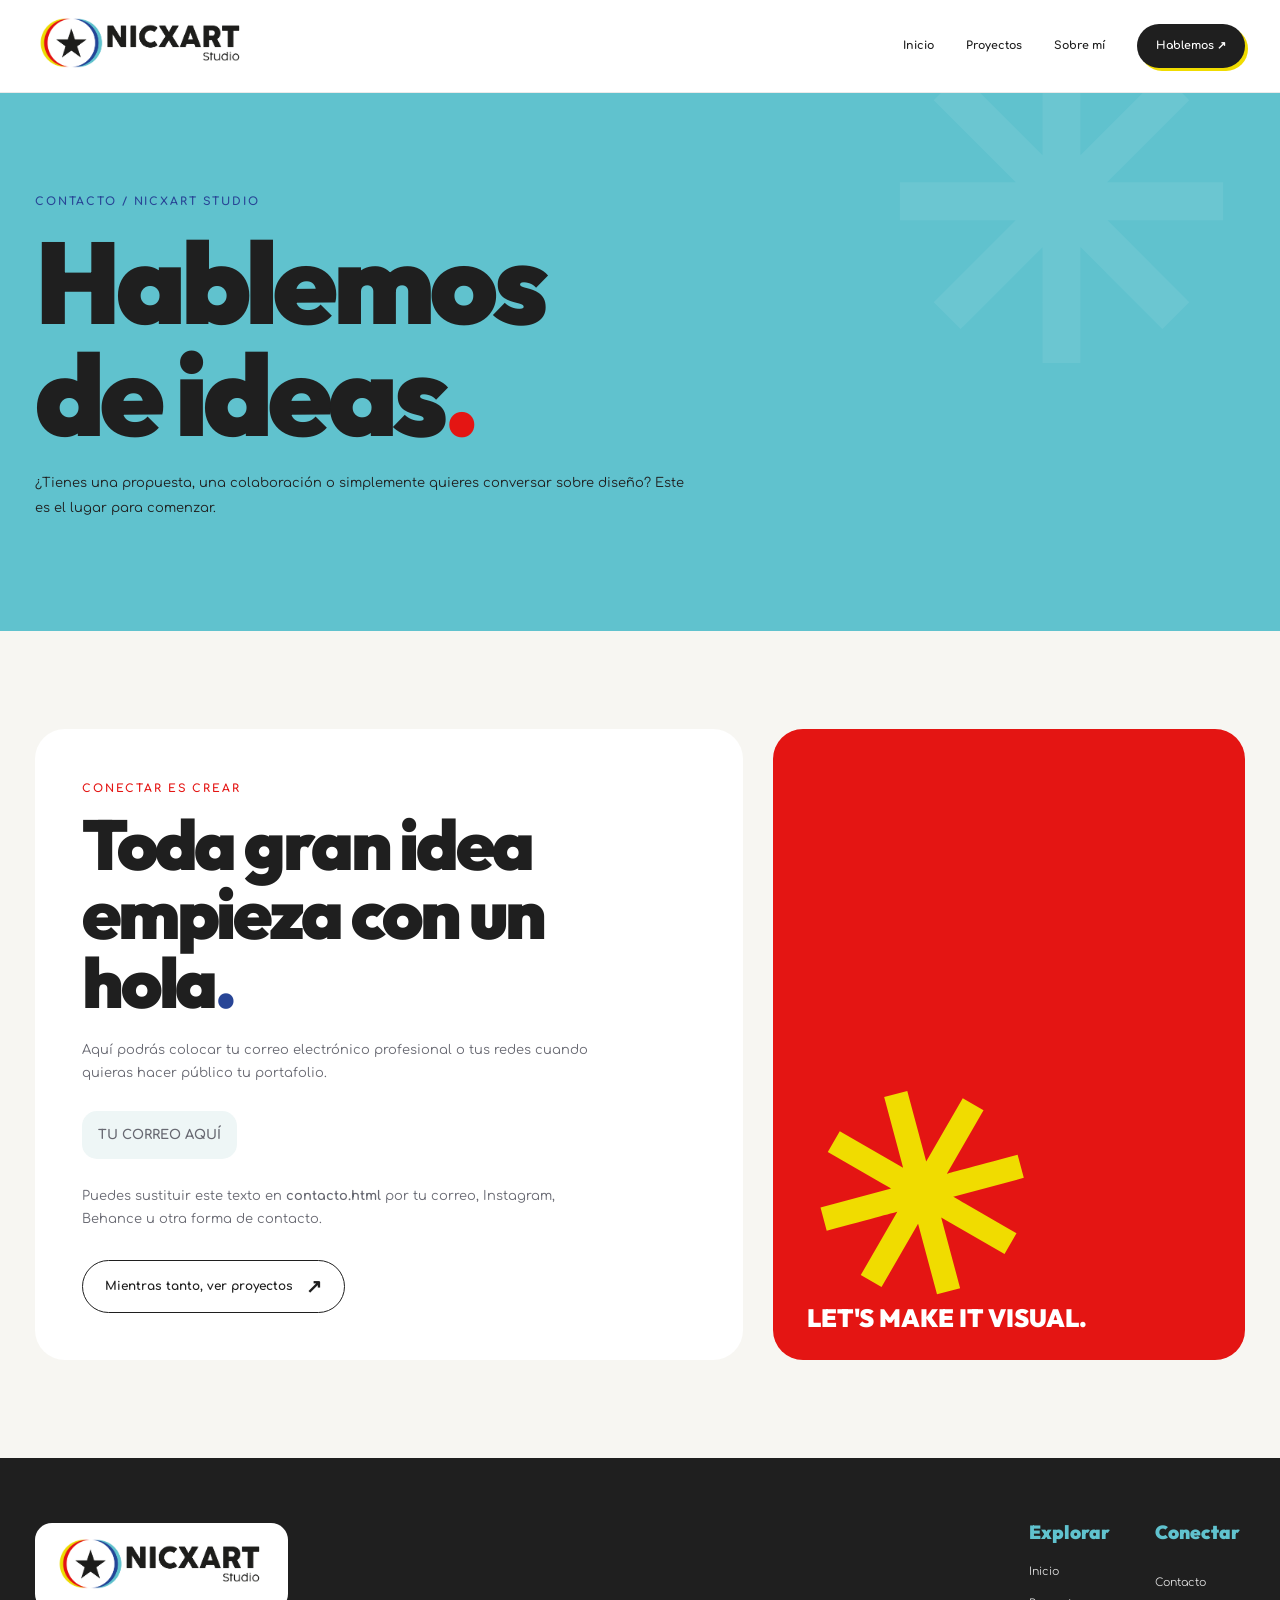
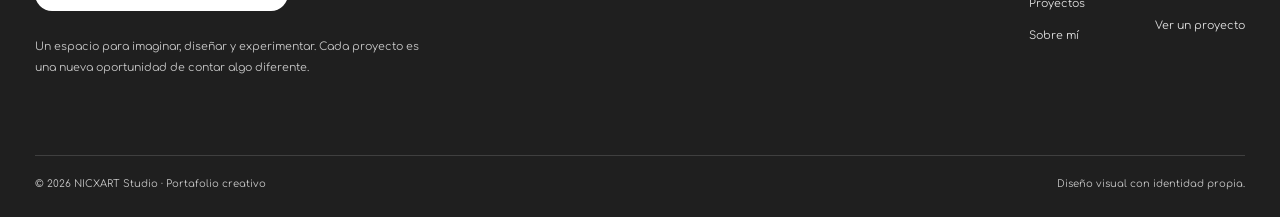
==== contacto.html @ debc96df "Publicar portafolio NICXART Studio con HTML, CSS e imágenes" ====
<!DOCTYPE html>
<html lang="es">
<head>
    <meta charset="UTF-8">
    <meta name="viewport" content="width=device-width, initial-scale=1.0">
    <meta name="description" content="Contacta con NICXART Studio para proyectos y colaboraciones.">
    <meta name="theme-color" content="#284596">
    <title>Contacto | NICXART Studio</title>
    <link rel="icon" href="imagenes/favicon.png" type="image/png">
    <link rel="stylesheet" href="css/estilos.css">
</head>
<body>
<a class="skip" href="#contenido">Saltar al contenido</a>
<header class="site-header">
    <div class="container header-inner">
        <a class="brand" href="index.html" aria-label="NICXART Studio, ir a Inicio">
            <img src="imagenes/nicxart-logo-original.png" alt="NICXART Studio">
        </a>
        <nav class="main-nav" aria-label="Navegación principal">
                <a href="index.html" class="">Inicio</a>
                <a href="proyectos.html" class="">Proyectos</a>
                <a href="sobre-mi.html" class="">Sobre mí</a>
            <a href="contacto.html" class="header-cta">Hablemos <span aria-hidden="true">↗</span></a>
        </nav>
        <details class="mobile-nav">
            <summary>Menú ☰</summary>
            <div class="mobile-links">
                    <a href="index.html">Inicio</a>
                    <a href="proyectos.html">Proyectos</a>
                    <a href="sobre-mi.html">Sobre mí</a>
                    <a href="contacto.html">Contacto</a>
            </div>
        </details>
    </div>
</header>
<main id="contenido">
<section class="page-hero is-light">
    <div class="container page-hero-inner">
        <span class="eyebrow">CONTACTO / NICXART STUDIO</span>
        <h1 class="display">Hablemos<br>de ideas<span style="color:var(--red)">.</span></h1>
        <p>¿Tienes una propuesta, una colaboración o simplemente quieres conversar sobre diseño? Este es el lugar para comenzar.</p>
    </div>
</section>
<section class="section">
    <div class="container contact-layout">
        <div class="contact-card">
            <span class="eyebrow" style="color:var(--red)">Conectar es crear</span>
            <h2 class="display">Toda gran idea<br>empieza con un<br>hola<span style="color:var(--blue)">.</span></h2>
            <p>Aquí podrás colocar tu correo electrónico profesional o tus redes cuando quieras hacer público tu portafolio.</p>
            <p class="contact-placeholder">TU CORREO AQUÍ</p>
            <p class="small">Puedes sustituir este texto en <strong>contacto.html</strong> por tu correo, Instagram, Behance u otra forma de contacto.</p>
            <a href="proyectos.html" class="btn btn-outline" style="margin-top:16px">Mientras tanto, ver proyectos <span class="arrow" aria-hidden="true">↗</span></a>
        </div>
        <div class="contact-side"><span class="big-spark" aria-hidden="true">✳</span><span>LET'S MAKE IT VISUAL.</span></div>
    </div>
</section>
</main>
<footer class="footer">
    <div class="container">
        <div class="footer-top">
            <div>
                <a href="index.html" class="footer-logo" aria-label="NICXART inicio">
                    <img src="imagenes/nicxart-logo-original.png" alt="NICXART Studio">
                </a>
                <p>Un espacio para imaginar, diseñar y experimentar. Cada proyecto es una nueva oportunidad de contar algo diferente.</p>
            </div>
            <div class="footer-links">
                <div>
                    <b>Explorar</b>
                    <a href="index.html">Inicio</a>
                    <a href="proyectos.html">Proyectos</a>
                    <a href="sobre-mi.html">Sobre mí</a>
                </div>
                <div>
                    <b>Conectar</b>
                    <a href="contacto.html">Contacto</a>
                    <a href="proyecto-plantilla.html">Ver un proyecto</a>
                </div>
            </div>
        </div>
        <div class="footer-bottom">
            <span>© 2026 NICXART Studio · Portafolio creativo</span>
            <span>Diseño visual con identidad propia.</span>
        </div>
    </div>
</footer>
</body>
</html>
---- css/estilos.css ----
/* NICXART STUDIO — PORTAFOLIO PERSONAL
   Solo HTML + CSS. Edita colores y estilos en :root.
   Tipografías indicadas en el archivo AI: Comfortaa / Coolvetica.
   Coolvetica se usa si está instalada; si no, hay alternativas legibles.
*/
@import url('https://fonts.googleapis.com/css2?family=Comfortaa:wght@400;500;600;700&family=Outfit:wght@400;500;600;700;800;900&display=swap');

:root {
    --blue: #284596;
    --cyan: #60c2ce;
    --red: #e41513;
    --yellow: #f0dc00;
    --ink: #1f1f1f;
    --white: #ffffff;
    --cream: #f7f6f2;
    --pale: #eef6f6;
    --muted: #686972;
    --line: #dddeda;
    --display: 'Coolvetica', 'Outfit', 'Arial Black', Arial, sans-serif;
    --body: 'Comfortaa', 'Trebuchet MS', Arial, sans-serif;
    --width: 1210px;
    --radius: 28px;
}

*, *::before, *::after { box-sizing: border-box; }
html { scroll-behavior: smooth; }
body { margin: 0; background: var(--cream); color: var(--ink); font-family: var(--body); font-size: 14px; line-height: 1.75; }
img { max-width: 100%; display: block; }
a { color: inherit; text-decoration: none; }
button, input { font: inherit; }
button, a { -webkit-tap-highlight-color: transparent; }
::selection { background: var(--yellow); color: var(--ink); }
:focus-visible { outline: 3px solid var(--red); outline-offset: 4px; }
.container { width: min(var(--width), calc(100% - 64px)); margin: 0 auto; }
.display { font-family: var(--display); font-weight: 900; letter-spacing: -0.045em; line-height: 0.98; }
.eyebrow { font-size: 11px; letter-spacing: 0.17em; text-transform: uppercase; font-weight: 700; }
.muted { color: var(--muted); }
.small { font-size: 12px; }
.skip { position: absolute; z-index: 300; top: -100px; left: 20px; background: #fff; padding: 12px; }
.skip:focus { top: 14px; }

/* ENCABEZADO */
.site-header { position: sticky; top: 0; z-index: 100; background: rgba(255,255,255,.96); backdrop-filter: blur(15px); border-bottom: 1px solid rgba(31,31,31,.09); }
.header-inner { display: flex; align-items: center; justify-content: space-between; gap: 24px; min-height: 92px; }
.brand { flex: 0 0 auto; display: inline-flex; align-items: center; }
.brand img { width: 214px; height: auto; mix-blend-mode: multiply; }
.main-nav { display: flex; gap: 32px; align-items: center; }
.main-nav a { font-size: 11px; font-weight: 700; transition: color .2s; }
.main-nav a:hover, .main-nav a.active { color: var(--red); }
.header-cta { border-radius: 100px; padding: 12px 19px; background: var(--ink); color: white !important; font-size: 11px !important; box-shadow: 3px 3px 0 var(--yellow); transition: transform .2s, box-shadow .2s; }
.header-cta:hover { transform: translate(-2px,-2px); box-shadow: 5px 5px 0 var(--cyan); }
.mobile-nav { display: none; position: relative; }
.mobile-nav summary { padding: 8px 13px; background: var(--ink); color: white; border-radius: 12px; cursor: pointer; list-style: none; }
.mobile-nav summary::-webkit-details-marker { display: none; }
.mobile-links { position: absolute; right: 0; top: 48px; width: 235px; display: flex; flex-direction: column; gap: 0; background: #fff; border-radius: 17px; padding: 9px; box-shadow: 0 16px 38px #0003; }
.mobile-links a { padding: 12px 15px; border-radius: 9px; font-size: 12px; font-weight: 700; }
.mobile-links a:hover { background: var(--pale); }

/* BOTONES */
.btn { display: inline-flex; align-items: center; justify-content: center; gap: 13px; border: 1px solid transparent; padding: 15px 22px; min-height: 50px; border-radius: 100px; font-size: 12px; font-weight: 700; transition: transform .25s, background .25s, box-shadow .25s; }
.btn:hover { transform: translateY(-3px); }
.btn-dark { background: var(--ink); color: white; box-shadow: 4px 5px 0 var(--cyan); }
.btn-dark:hover { box-shadow: 5px 8px 0 var(--yellow); }
.btn-outline { background: transparent; border-color: var(--ink); }
.btn-outline:hover { background: white; }
.btn-white { background: white; color: var(--ink); box-shadow: 4px 5px 0 var(--yellow); }
.arrow { font-family: Arial, sans-serif; font-size: 19px; line-height: 1; }

/* PORTADA */
.hero { overflow: hidden; background: #f9f8f4; }
.hero-layout { display: grid; grid-template-columns: 1fr 0.94fr; gap: 70px; align-items: center; padding: 92px 0 104px; min-height: 656px; }
.hero-kicker { display: flex; align-items: center; gap: 13px; margin-bottom: 24px; }
.hero-dot { width: 12px; height: 12px; background: var(--red); border-radius: 50%; box-shadow: 18px 0 0 var(--yellow); margin-right: 18px; }
.hero h1 { font-size: clamp(70px,7.5vw,112px); margin: 0 0 30px; }
.hero h1 .accent { color: var(--blue); }
.hero h1 .swash { position: relative; display: inline-block; z-index: 0; }
.hero h1 .swash::after { content: ''; background: var(--cyan); position: absolute; left: -3%; bottom: 7px; width: 106%; height: 19px; z-index: -1; border-radius: 100px; transform: rotate(-2deg); }
.hero-description { max-width: 500px; font-size: 14px; line-height: 2.1; color: #52555a; margin: 0 0 35px; }
.hero-actions { display: flex; gap: 14px; flex-wrap: wrap; }
.hero-caption { display: flex; align-items: center; gap: 11px; margin-top: 49px; font-size: 10px; font-weight: 700; letter-spacing: .10em; }
.hero-caption .spin-star { font-size: 25px; color: var(--red); }
.hero-stage { min-width: 0; aspect-ratio: 0.98; position: relative; isolation: isolate; background: var(--blue); border-radius: 38px; box-shadow: 15px 16px 0 var(--yellow); overflow: hidden; }
.hero-stage::before { content: ''; position: absolute; width: 76%; aspect-ratio: 1; border: 36px solid var(--cyan); border-radius: 50%; left: -22%; top: -29%; opacity: .9; }
.hero-stage::after { content: ''; position: absolute; right: -30%; bottom: -37%; width: 95%; aspect-ratio:1; border-radius:50%; background: var(--red); }
.stage-paper { position: absolute; z-index: 2; width: 63%; height: 62%; top: 21%; left: 17%; transform: rotate(-12deg); background: #fff; box-shadow: 15px 16px 0 #1f1f1f45; padding: 13%; display: grid; place-items: center; border-radius: 20px; animation: paperfloat 5s ease-in-out infinite; }
.stage-symbol { width: 100%; max-width: 260px; mix-blend-mode: multiply; }
.stage-tiny { position: absolute; color: var(--ink); font-weight: 900; font-family: var(--display); font-size: 13px; bottom: 20px; right: 24px; }
.stage-tag { z-index: 3; position: absolute; left: 6%; bottom: 9%; background: var(--yellow); color: var(--ink); font-family: var(--display); font-weight: 900; font-size: 24px; padding: 7px 17px; border-radius: 100px; transform: rotate(-7deg); }
.stage-spark { position: absolute; color: white; z-index: 4; font-size: 55px; font-family: var(--display); top: 9%; right: 11%; animation: blink 2.6s infinite ease-in-out; }
@keyframes paperfloat { 0%,100% { transform: translateY(0) rotate(-12deg); } 50% { transform: translateY(-12px) rotate(-10deg); } }
@keyframes blink { 50% { opacity: .5; transform: rotate(18deg) scale(.84); } }

/* CINTA DE ESPECIALIDADES */
.skills-band { background: var(--ink); color: white; overflow: hidden; }
.skills-band-inner { display: flex; align-items: center; justify-content: space-between; gap: 24px; padding: 20px 0; font-family: var(--display); font-size: clamp(15px,2.2vw,25px); font-weight: 700; letter-spacing: -.02em; }
.skills-band span:nth-child(2) { color: var(--cyan); }
.skills-band span:nth-child(4) { color: var(--yellow); }
.skills-band .star-mini { font-size: 20px; color: var(--red); }

/* SECCIONES */
.section { padding: 98px 0; }
.section-header { display: flex; justify-content: space-between; align-items: end; gap: 28px; margin-bottom: 37px; }
.section-header h2 { font-size: clamp(44px,5.2vw,74px); margin: 13px 0 0; }
.section-header .section-aside { max-width: 330px; font-size: 12px; color: var(--muted); }
.section-header .eyebrow { color: var(--red); }

/* PROYECTOS — PORTADAS SUSTITUIBLES */
.projects-grid { display: grid; grid-template-columns: repeat(2,minmax(0,1fr)); gap: 35px; }
.project-card { min-width: 0; }
.project-art { position: relative; height: 360px; overflow: hidden; border-radius: 26px; display: block; transition: transform .35s, box-shadow .35s; isolation: isolate; }
.project-art:hover { transform: translateY(-7px); box-shadow: 0 20px 35px #1112; }
.project-art::after { content: '↗'; position: absolute; right: 22px; top: 19px; z-index: 8; font-family: Arial,sans-serif; width: 40px; height: 40px; border-radius: 50%; display: grid; place-items:center; color: var(--ink); background: #fff; font-size: 24px; }
.project-art .art-label { position: absolute; z-index: 4; left: 8%; bottom: 10%; font-family: var(--display); font-size: clamp(42px,5vw,73px); line-height: .95; font-weight: 900; letter-spacing: -.065em; }
.project-art .art-micro { position:absolute; top: 24px; left: 29px; z-index: 4; font-size: 10px; font-weight: 700; letter-spacing: .14em; text-transform: uppercase; }
.project-meta { display: flex; align-items: start; justify-content: space-between; gap: 12px; padding-top: 18px; }
.project-meta h3 { font-family: var(--display); letter-spacing: -.03em; font-size: 25px; margin: 0 0 3px; }
.project-meta p { margin: 0; font-size: 11px; color: var(--muted); }
.project-number { font-family: var(--display); color: #959594; font-size: 20px; }

.art-brand { background: var(--blue); color: #fff; }
.art-brand::before { content: ''; background: var(--yellow); height: 320px; width: 320px; border-radius:50%; top:-125px; right:-85px; position:absolute; }
.art-brand .stamp { position:absolute; z-index:1; height:200px; width:200px; top:23%; left:31%; display:grid; place-items:center; background:var(--red); color: white; border-radius: 35px; transform:rotate(-18deg); box-shadow: 13px 18px 0 #10184d; font-size: 110px; font-family:var(--display); }
.art-photo { background:#c4e4e5; color: var(--ink); }
.art-photo .frame { position:absolute; width:48%; height:72%; top:11%; left:27%; border:14px solid var(--white); background: linear-gradient(135deg,#3558ad 0 24%,#78d8db 24% 55%,#fed600 55% 69%,#e24c41 69%); transform:rotate(8deg); box-shadow:10px 15px 0 #1f1f1f20; }
.art-photo .frame:before { content: '✦'; font-size: 120px; color:#fff; position:absolute; top: 8%; left:25%; }
.art-photo .art-label { color: var(--ink); text-shadow: 3px 3px 0 #ffffff90; }
.art-motion { background: #e74d45; color: #fff; }
.art-motion::before, .art-motion::after { content: ''; position:absolute; width:330px; height:330px; border-radius:50%; border:65px solid var(--yellow); left:22%; top:-16%; transform:rotate(18deg); }
.art-motion::after { border-color:var(--blue); width:250px;height:250px; border-width:50px; top:30%;left:52%; }
.art-web { background: #eee8dc; color:var(--ink); }
.art-web .browser-art { position:absolute; width:75%; height:73%; top:15%; left:12%; border-radius:20px; background:#fff; box-shadow:13px 14px 0 #a9a39a; overflow:hidden; }
.art-web .browser-art::before { content:'● ● ●'; color:var(--red); background:var(--blue); display:block; height:42px; padding:6px 15px; letter-spacing:.5em; }
.art-web .browser-art::after { content:'WEB'; font: 900 115px/1 var(--display); color:var(--blue); display:block; text-align:center; padding-top:50px; }
.art-web .art-label { font-size:45px; bottom:6%; background:var(--yellow); padding:5px 12px; border-radius:10px; }
.art-poster { background: var(--yellow); color:var(--ink); }
.art-poster .poster-word { position:absolute; top:-22px; left:10%; font-family:var(--display); font-weight:900; letter-spacing:-.1em; font-size:clamp(140px,17vw,240px); transform:rotate(-15deg); color:var(--blue); }
.art-poster:before { content:''; position:absolute; left:53%; top:31%; width:270px; height:270px; border-radius:50%; background:var(--red); }
.art-poster .art-label { color:white; }
.art-ui { background: #97dce0; color: var(--blue); }
.art-ui .phone { position:absolute; top:12%; left:34%; height:78%; width:34%; border:11px solid var(--ink); border-radius:33px; background: #fff; transform:rotate(-11deg); box-shadow:17px 16px 0 #28459677; }
.art-ui .phone::before { content:''; position:absolute; left:16%; top:18%; right:16%; height:31%; border-radius: 18px; background:var(--red); }
.art-ui .phone::after { content:'◉  ◉  ◉'; font-size:23px; letter-spacing:.25em; color:var(--blue); position:absolute; left:13%; bottom:17%; }
.art-ui .art-label { font-size:52px; }

/* SERVICIOS / SOBRE MÍ / CTA */
.about-strip { background: var(--blue); color: white; padding: 88px 0; position:relative; overflow:hidden; }
.about-strip::after { content:'✳'; font-family:var(--display); font-size:540px; line-height:1; color:#ffffff10; position:absolute; right:-110px; top:-90px; }
.about-grid { position:relative; z-index:1; display:grid; grid-template-columns:1.25fr .75fr; gap:80px; align-items:center; }
.about-grid h2 {font-size:clamp(48px,6vw,88px); margin: 14px 0 22px; }
.about-grid p { max-width:650px; color:#ebf0ff; font-size:13px; line-height:2; }
.about-stats { display:grid; gap:14px; }
.stat { padding:22px 25px; border-radius:20px; background:#ffffff13; border:1px solid #ffffff33; }
.stat strong { font-family:var(--display); font-size:29px; display:block; line-height:1.1; }
.stat small { font-size:11px; color:#dce6ff; }
.services { display: grid; grid-template-columns: repeat(4,1fr); gap: 18px; }
.service-card { background: white; border-radius:23px; padding:29px; min-height:245px; transition:transform .2s; }
.service-card:hover { transform:translateY(-5px); }
.service-card .service-icon { font: 900 45px/1 var(--display); color:var(--blue); }
.service-card:nth-child(2) .service-icon { color:var(--red); }
.service-card:nth-child(3) .service-icon { color:#0fabb8; }
.service-card:nth-child(4) .service-icon { color:#c0a900; }
.service-card h3 {font-family:var(--display); font-size:24px; margin:26px 0 9px; line-height:1.1; }
.service-card p { color:var(--muted); font-size:11px; line-height:1.8; margin:0; }
.end-cta { background: var(--yellow); padding:86px 0; overflow:hidden; }
.end-cta-inner { display:flex; justify-content:space-between; align-items:center; gap:50px; }
.end-cta h2 { font-size:clamp(52px,6.6vw,93px); margin: 11px 0 16px; }
.end-cta p { max-width:530px; }
.end-cta .badge-star { font-size:170px; line-height:1; transform:rotate(-15deg); color:var(--blue); animation:blink 5s infinite; }

/* PÁGINAS INTERIORES */
.page-hero { background:var(--blue); color:white; position:relative; overflow:hidden; }
.page-hero::after {content:'✳'; font:900 420px/1 var(--display); color:#ffffff11; position:absolute; right:4%; top:-95px; pointer-events:none; }
.page-hero-inner { position:relative; z-index:1; padding:96px 0 110px; }
.page-hero h1 { font-size:clamp(70px,9vw,132px); margin: 12px 0 20px; }
.page-hero p { font-size:13px; max-width:650px; line-height:1.9; color:#e1eff8; margin:0; }
.page-hero .eyebrow { color:var(--yellow); }
.page-hero.is-red { background:var(--red); }
.page-hero.is-red .eyebrow { color:#ffe881; }
.page-hero.is-light { color:var(--ink); background:var(--cyan); }
.page-hero.is-light p { color:var(--ink); }
.page-hero.is-light .eyebrow { color:var(--blue); }

/* FILTROS SOLO CSS */
.filter-controls { margin: 0 0 36px; }
.filter-controls input[type=radio] { position:absolute; opacity:0; width:1px; height:1px; }
.filter-tabs { display:flex; flex-wrap:wrap; gap:11px; margin-bottom:36px; }
.filter-tabs label { border:1px solid #c8cac8; border-radius:50px; font-size:11px; font-weight:700; padding:11px 17px; cursor:pointer; background:#fff; transition:.2s; }
.filter-tabs label:hover { background:var(--yellow); border-color:var(--yellow); }
#todos:checked ~ .filter-tabs label[for=todos],
#marca:checked ~ .filter-tabs label[for=marca],
#foto:checked ~ .filter-tabs label[for=foto],
#motion:checked ~ .filter-tabs label[for=motion],
#web:checked ~ .filter-tabs label[for=web] {background:var(--ink);color:#fff;border-color:var(--ink);}
#marca:checked ~ .projects-grid .project-card:not(.category-marca) {display:none;}
#foto:checked ~ .projects-grid .project-card:not(.category-foto) {display:none;}
#motion:checked ~ .projects-grid .project-card:not(.category-motion) {display:none;}
#web:checked ~ .projects-grid .project-card:not(.category-web) {display:none;}

/* SOBRE MÍ */
.bio-layout { display:grid; grid-template-columns:.85fr 1.15fr; gap:65px; align-items:center; }
.bio-poster { min-height:510px; border-radius:32px; background:var(--yellow); padding:50px 32px; display:grid; place-items:center; position:relative; overflow:hidden; }
.bio-poster::after {content:''; position:absolute; right:-140px; top:8%; width:350px; height:350px; border:75px solid var(--red); border-radius:50%; }
.bio-poster .bio-logo { position:relative; z-index:2; width:80%; transform:rotate(-12deg); filter:drop-shadow(14px 12px 0 #0002); mix-blend-mode:multiply; }
.bio-copy h2 { font-size:clamp(43px,5vw,73px); margin:12px 0 24px; }
.bio-copy p { color:#5a5b5e; font-size:13px; }
.bio-chipset { display:flex; gap:10px; flex-wrap:wrap; margin-top:25px; }
.bio-chip { padding:9px 14px; border-radius:40px; background:#fff; font-size:11px; font-weight:700; }
.steps {display:grid; grid-template-columns:repeat(3,1fr); gap:20px;}
.step-card {border-radius:23px; padding:30px; background:#fff; min-height:220px;}
.step-card b {font:900 43px/1 var(--display); color:var(--red);}
.step-card h3 {font:900 27px/1.1 var(--display); margin:20px 0 10px;}
.step-card p {font-size:11px;color:var(--muted);}

/* CONTACTO */
.contact-layout {display:grid; grid-template-columns:1.2fr .8fr; gap:30px;}
.contact-card {border-radius:30px; background:#fff; padding:47px; min-height:420px;}
.contact-card h2 {font-size:clamp(45px,5.5vw,72px); margin:10px 0 22px;}
.contact-card p {max-width:530px; font-size:13px; color:var(--muted);}
.contact-placeholder {display:inline-block; padding:13px 16px; border-radius:15px; background:#eef6f6; color:var(--blue); font-size:13px; font-weight:700; overflow-wrap:anywhere; }
.contact-side {display:grid;place-items:center; background:var(--red); border-radius:30px; position:relative;overflow:hidden;}
.contact-side .big-spark { color:var(--yellow); font:900 265px/1 var(--display); transform:rotate(-15deg); }
.contact-side span {position:absolute;bottom:29px;left:34px;color:white;font:900 25px/1 var(--display);}

/* PLANTILLA DE PROYECTO */
.detail-head {padding:70px 0 45px;}
.breadcrumb {display:flex; gap:9px; align-items:center; font-size:11px; color:var(--muted);}
.detail-head h1 {font-size:clamp(62px,8vw,114px); margin:24px 0 20px;}
.detail-head p {max-width:720px; color:var(--muted);}
.detail-preview {height:min(61vw,560px); border-radius:34px; background:var(--blue); display:grid; place-items:center; color:#fff; overflow:hidden; position:relative;}
.detail-preview:before {content:''; width:450px;height:450px;border:95px solid var(--cyan); border-radius:50%;position:absolute;right:-130px;bottom:-220px;}
.detail-preview .placeholder-title {font:900 clamp(60px,12vw,165px)/.9 var(--display);text-align:center;position:relative;z-index:1;letter-spacing:-.065em;}
.detail-grid {display:grid; grid-template-columns:1.3fr .7fr;gap:75px;padding:65px 0 105px;}
.detail-grid h2 {font:900 39px/1.1 var(--display);margin:0 0 20px;}
.detail-grid p {font-size:13px;color:var(--muted);}
.detail-facts {background:#fff;padding:30px;border-radius:24px;height:max-content;}
.detail-facts dt {font-size:10px;color:var(--muted);text-transform:uppercase;letter-spacing:.1em;margin-bottom:5px;}
.detail-facts dd {margin:0 0 23px;font-size:13px;font-weight:700;}
.detail-facts dd:last-child {margin-bottom:0;}

/* FOOTER */
.footer {background:var(--ink); color:#fff; padding:65px 0 24px;}
.footer-top {display:grid;grid-template-columns:1.2fr 1fr;gap:50px;align-items:start;margin-bottom:65px;}
.footer-logo {background:white;padding:15px 19px;border-radius:17px;display:inline-block;}
.footer-logo img {width:215px;}
.footer-top p {font-size:11px;max-width:385px;color:#c4c4c4;line-height:1.9;margin-top:18px;}
.footer-links {display:flex;justify-content:end;gap:45px;flex-wrap:wrap;}
.footer-links >div {display:grid;gap:13px;}
.footer-links b {color:var(--cyan);font:900 19px/1 var(--display);margin-bottom:7px;}
.footer-links a {font-size:11px;color:#ddd;}
.footer-links a:hover {color:var(--yellow);}
.footer-bottom {border-top:1px solid #ffffff24; padding-top:19px; display:flex;justify-content:space-between;gap:20px;font-size:10px;color:#c6c6c6;}

@media (max-width: 980px) {
    .main-nav {gap:17px;}
    .header-inner {min-height:78px;}
    .brand img {width:185px;}
    .hero-layout {grid-template-columns:1fr 0.88fr; gap:30px; padding:66px 0; min-height:0;}
    .hero h1 {font-size:clamp(58px,8vw,82px);}
    .project-art {height:300px;}
    .services {grid-template-columns:repeat(2,1fr);}
    .about-grid {gap:32px;}
}
@media (max-width: 730px) {
    .container {width:min(var(--width),calc(100% - 36px));}
    .header-inner {min-height:73px;}
    .brand img {width:162px;}
    .main-nav {display:none;}
    .mobile-nav {display:block;}
    .hero-layout {grid-template-columns:1fr; gap:37px; padding:65px 0 69px;}
    .hero h1 {font-size:clamp(65px,14vw,95px);}
    .hero-stage {max-width:510px; width:92%; margin:0 auto;}
    .skills-band-inner {font-size:14px; gap:12px; flex-wrap:wrap; justify-content:center;}
    .skills-band .star-mini {display:none;}
    .section {padding:68px 0;}
    .section-header {display:block;}
    .section-header h2 {font-size:clamp(45px,11vw,68px);}
    .section-header .section-aside {margin-top:18px;}
    .projects-grid {grid-template-columns:1fr;gap:33px;}
    .project-art {height:330px;}
    .about-grid,.bio-layout,.contact-layout,.detail-grid {grid-template-columns:1fr;}
    .about-grid {gap:30px;}
    .about-grid h2 {font-size:60px;}
    .steps {grid-template-columns:1fr;}
    .end-cta-inner {gap:10px;}
    .end-cta .badge-star {font-size:75px;}
    .footer-top {grid-template-columns:1fr;gap:25px;}
    .footer-links {justify-content:start;}
    .footer-bottom {flex-direction:column;}
    .page-hero-inner {padding:75px 0 83px;}
    .page-hero h1 {font-size:clamp(61px,12vw,97px);}
    .contact-card {padding:30px;min-height:370px;}
    .contact-side {min-height:270px;}
    .detail-head {padding:50px 0 30px;}
    .detail-preview {height:375px;}
}
@media (max-width: 420px) {
    .hero h1 {font-size:60px;}
    .project-art {height:280px;}
    .project-art .art-label {font-size:45px;}
    .project-art .stamp {width:150px;height:150px;font-size:80px;}
    .services {grid-template-columns:1fr;}
    .stage-tag {font-size:18px;}
    .end-cta .badge-star {display:none;}
    .footer-links {gap:25px;}
}
@media (prefers-reduced-motion: reduce) {
    *, *::before, *::after {scroll-behavior:auto!important; animation:none!important;transition:none!important;}
}
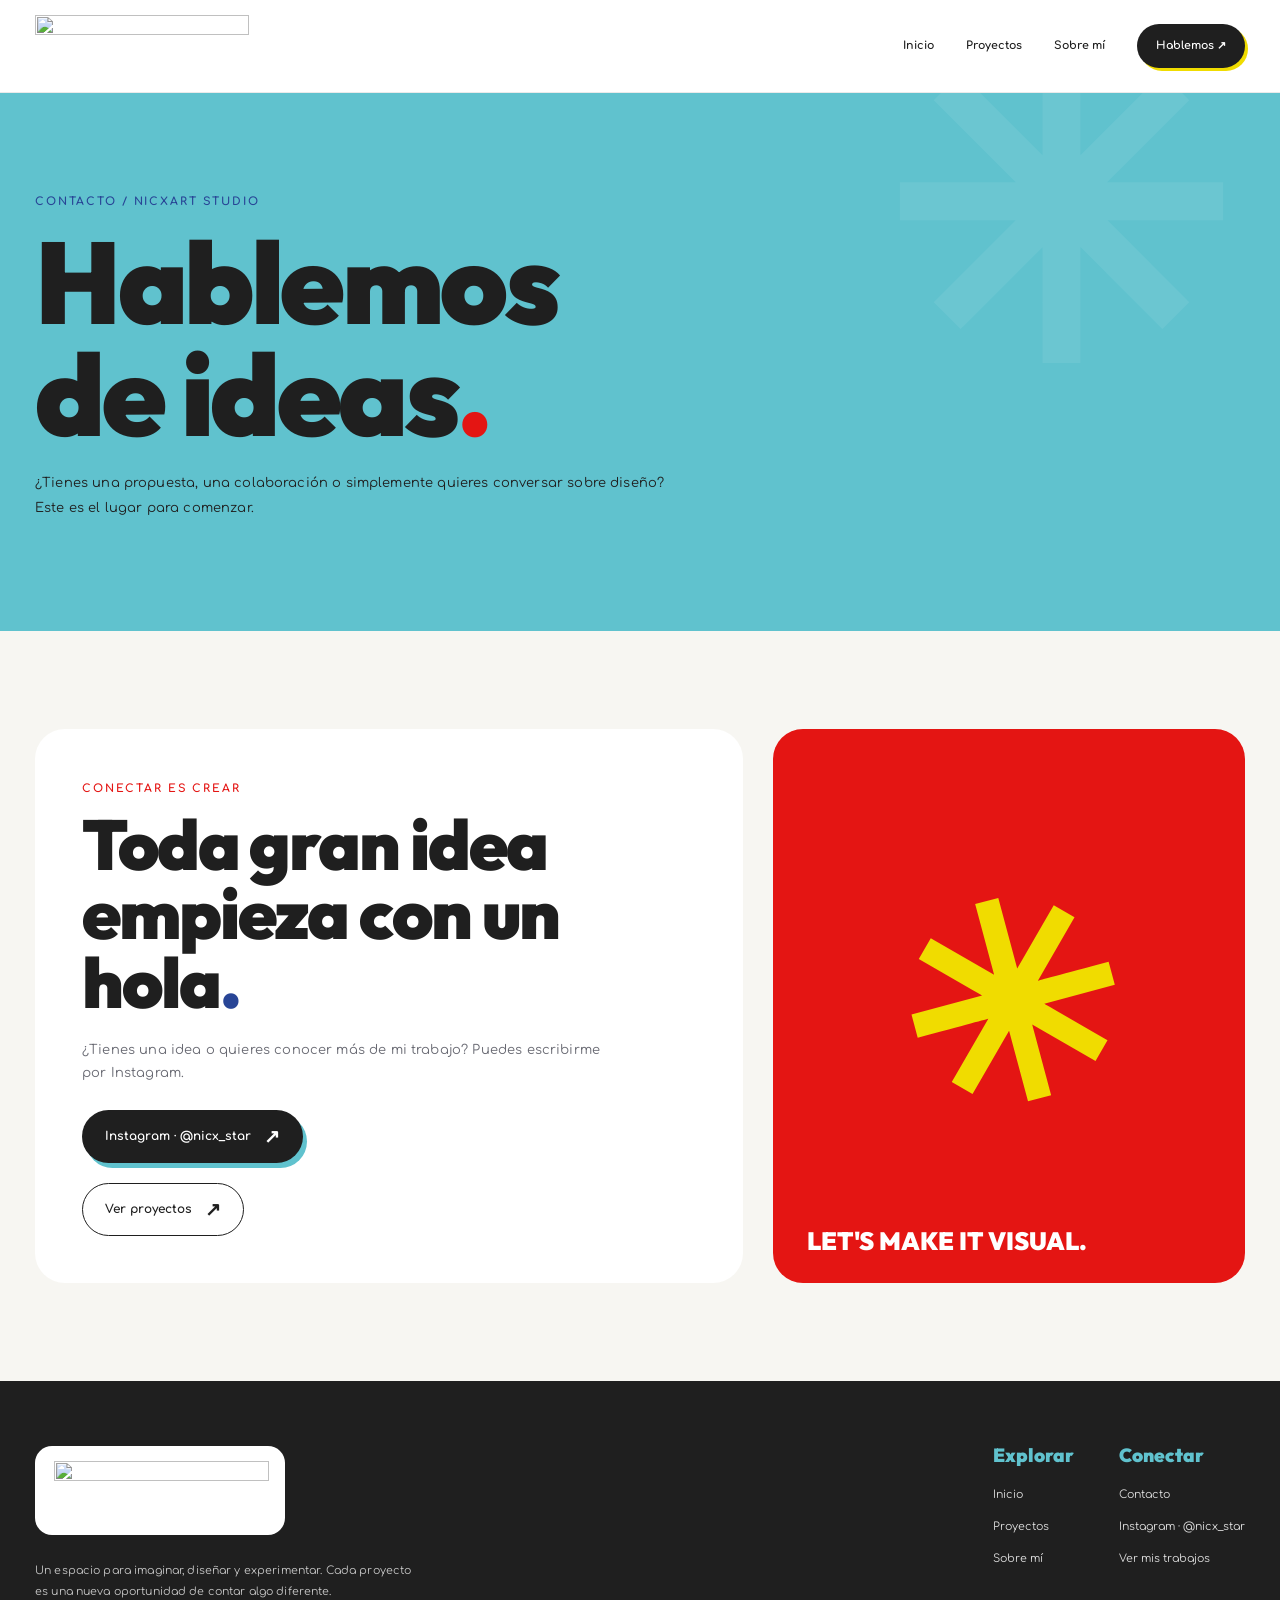
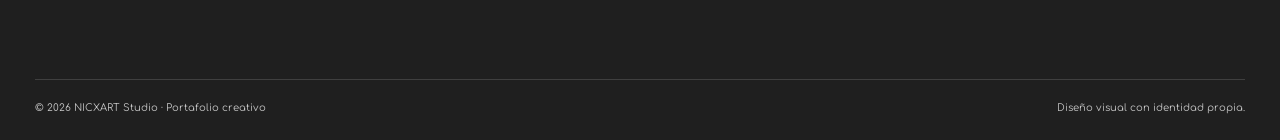
==== commit 3014fcd4: "Actualizar NICXART: proyectos, imágenes, ajuste del recuadro e Instagram" ====
--- a/contacto.html
+++ b/contacto.html
@@ -1,88 +1,15 @@
 <!DOCTYPE html>
 <html lang="es">
-<head>
-    <meta charset="UTF-8">
-    <meta name="viewport" content="width=device-width, initial-scale=1.0">
-    <meta name="description" content="Contacta con NICXART Studio para proyectos y colaboraciones.">
-    <meta name="theme-color" content="#284596">
-    <title>Contacto | NICXART Studio</title>
-    <link rel="icon" href="imagenes/favicon.png" type="image/png">
-    <link rel="stylesheet" href="css/estilos.css">
-</head>
-<body>
-<a class="skip" href="#contenido">Saltar al contenido</a>
-<header class="site-header">
-    <div class="container header-inner">
-        <a class="brand" href="index.html" aria-label="NICXART Studio, ir a Inicio">
-            <img src="imagenes/nicxart-logo-original.png" alt="NICXART Studio">
-        </a>
-        <nav class="main-nav" aria-label="Navegación principal">
-                <a href="index.html" class="">Inicio</a>
-                <a href="proyectos.html" class="">Proyectos</a>
-                <a href="sobre-mi.html" class="">Sobre mí</a>
-            <a href="contacto.html" class="header-cta">Hablemos <span aria-hidden="true">↗</span></a>
-        </nav>
-        <details class="mobile-nav">
-            <summary>Menú ☰</summary>
-            <div class="mobile-links">
-                    <a href="index.html">Inicio</a>
-                    <a href="proyectos.html">Proyectos</a>
-                    <a href="sobre-mi.html">Sobre mí</a>
-                    <a href="contacto.html">Contacto</a>
-            </div>
-        </details>
-    </div>
-</header>
-<main id="contenido">
-<section class="page-hero is-light">
-    <div class="container page-hero-inner">
-        <span class="eyebrow">CONTACTO / NICXART STUDIO</span>
-        <h1 class="display">Hablemos<br>de ideas<span style="color:var(--red)">.</span></h1>
-        <p>¿Tienes una propuesta, una colaboración o simplemente quieres conversar sobre diseño? Este es el lugar para comenzar.</p>
-    </div>
-</section>
-<section class="section">
-    <div class="container contact-layout">
-        <div class="contact-card">
-            <span class="eyebrow" style="color:var(--red)">Conectar es crear</span>
-            <h2 class="display">Toda gran idea<br>empieza con un<br>hola<span style="color:var(--blue)">.</span></h2>
-            <p>Aquí podrás colocar tu correo electrónico profesional o tus redes cuando quieras hacer público tu portafolio.</p>
-            <p class="contact-placeholder">TU CORREO AQUÍ</p>
-            <p class="small">Puedes sustituir este texto en <strong>contacto.html</strong> por tu correo, Instagram, Behance u otra forma de contacto.</p>
-            <a href="proyectos.html" class="btn btn-outline" style="margin-top:16px">Mientras tanto, ver proyectos <span class="arrow" aria-hidden="true">↗</span></a>
-        </div>
-        <div class="contact-side"><span class="big-spark" aria-hidden="true">✳</span><span>LET'S MAKE IT VISUAL.</span></div>
-    </div>
-</section>
-</main>
-<footer class="footer">
-    <div class="container">
-        <div class="footer-top">
-            <div>
-                <a href="index.html" class="footer-logo" aria-label="NICXART inicio">
-                    <img src="imagenes/nicxart-logo-original.png" alt="NICXART Studio">
-                </a>
-                <p>Un espacio para imaginar, diseñar y experimentar. Cada proyecto es una nueva oportunidad de contar algo diferente.</p>
-            </div>
-            <div class="footer-links">
-                <div>
-                    <b>Explorar</b>
-                    <a href="index.html">Inicio</a>
-                    <a href="proyectos.html">Proyectos</a>
-                    <a href="sobre-mi.html">Sobre mí</a>
-                </div>
-                <div>
-                    <b>Conectar</b>
-                    <a href="contacto.html">Contacto</a>
-                    <a href="proyecto-plantilla.html">Ver un proyecto</a>
-                </div>
-            </div>
-        </div>
-        <div class="footer-bottom">
-            <span>© 2026 NICXART Studio · Portafolio creativo</span>
-            <span>Diseño visual con identidad propia.</span>
-        </div>
-    </div>
-</footer>
-</body>
-</html>
+<head><meta charset="UTF-8"><meta name="viewport" content="width=device-width, initial-scale=1.0"><meta name="theme-color" content="#284596">
+<meta name="description" content="Portafolio creativo de NICXART Studio: diseño gráfico, branding, fotografía y editorial.">
+<title>Contacto | NICXART Studio</title>
+<link rel="icon" href="https://raw.githubusercontent.com/denisusser/nicxart-portafolio/main/imagenes/favicon.png" type="image/png"><link rel="stylesheet" href="css/estilos.css"></head>
+<body><a class="skip" href="#contenido">Saltar al contenido</a>
+<header class="site-header"><div class="container header-inner"><a class="brand" href="index.html" aria-label="NICXART Studio, ir a Inicio"><img src="https://raw.githubusercontent.com/denisusser/nicxart-portafolio/main/imagenes/nicxart-logo-original.png" alt="" width="214" height="64"></a>
+<nav class="main-nav" aria-label="Navegación principal"><a href="index.html" class="">Inicio</a><a href="proyectos.html" class="">Proyectos</a><a href="sobre-mi.html" class="">Sobre mí</a><a href="contacto.html" class="header-cta">Hablemos <span aria-hidden="true">↗</span></a></nav>
+<details class="mobile-nav"><summary>Menú ☰</summary><div class="mobile-links"><a href="index.html">Inicio</a><a href="proyectos.html">Proyectos</a><a href="sobre-mi.html">Sobre mí</a><a href="contacto.html">Contacto</a></div></details></div></header><main id="contenido"><section class="page-hero is-light"><div class="container page-hero-inner"><span class="eyebrow">CONTACTO / NICXART STUDIO</span><h1 class="display">Hablemos<br>de ideas<span style="color:var(--red)">.</span></h1><p>¿Tienes una propuesta, una colaboración o simplemente quieres conversar sobre diseño? Este es el lugar para comenzar.</p></div></section>
+<section class="section"><div class="container contact-layout"><div class="contact-card"><span class="eyebrow" style="color:var(--red)">Conectar es crear</span><h2 class="display">Toda gran idea<br>empieza con un<br>hola<span style="color:var(--blue)">.</span></h2><p>¿Tienes una idea o quieres conocer más de mi trabajo? Puedes escribirme por Instagram.</p><a href="https://www.instagram.com/nicx_star/" class="btn btn-dark" target="_blank" rel="noopener noreferrer" style="margin-top:12px">Instagram · @nicx_star <span class="arrow" aria-hidden="true">↗</span></a><br><a href="proyectos.html" class="btn btn-outline" style="margin-top:20px">Ver proyectos <span class="arrow" aria-hidden="true">↗</span></a></div><div class="contact-side"><span class="big-spark" aria-hidden="true">✳</span><span>LET'S MAKE IT VISUAL.</span></div></div></section></main><footer class="footer"><div class="container"><div class="footer-top"><div>
+<a href="index.html" class="footer-logo" aria-label="NICXART inicio"><img src="https://raw.githubusercontent.com/denisusser/nicxart-portafolio/main/imagenes/nicxart-logo-original.png" alt="" width="215" height="64"></a>
+<p>Un espacio para imaginar, diseñar y experimentar. Cada proyecto es una nueva oportunidad de contar algo diferente.</p></div>
+<div class="footer-links"><div><b>Explorar</b><a href="index.html">Inicio</a><a href="proyectos.html">Proyectos</a><a href="sobre-mi.html">Sobre mí</a></div><div><b>Conectar</b><a href="contacto.html">Contacto</a><a href="https://www.instagram.com/nicx_star/" target="_blank" rel="noopener noreferrer">Instagram · @nicx_star</a><a href="proyectos.html">Ver mis trabajos</a></div></div></div>
+<div class="footer-bottom"><span>© 2026 NICXART Studio · Portafolio creativo</span><span>Diseño visual con identidad propia.</span></div></div></footer></body></html>
--- a/css/estilos.css
+++ b/css/estilos.css
@@ -1,308 +1,220 @@
-/* NICXART STUDIO — PORTAFOLIO PERSONAL
-   Solo HTML + CSS. Edita colores y estilos en :root.
-   Tipografías indicadas en el archivo AI: Comfortaa / Coolvetica.
-   Coolvetica se usa si está instalada; si no, hay alternativas legibles.
-*/
+/* NICXART STUDIO · Versión con trabajos reales, solo HTML + CSS.
+   Respeta la composición, los colores y el lenguaje gráfico de la web anterior. */
 @import url('https://fonts.googleapis.com/css2?family=Comfortaa:wght@400;500;600;700&family=Outfit:wght@400;500;600;700;800;900&display=swap');
+:root{--blue:#284596;--cyan:#60c2ce;--red:#e41513;--yellow:#f0dc00;--ink:#1f1f1f;--white:#fff;--cream:#f7f6f2;--pale:#eef6f6;--muted:#686972;--line:#dddeda;--display:'Coolvetica','Outfit','Arial Black',Arial,sans-serif;--body:'Comfortaa','Trebuchet MS',Arial,sans-serif;--width:1210px;--radius:28px}
+*,*::before,*::after{box-sizing:border-box}
+html{scroll-behavior:smooth}
+body{margin:0;background:var(--cream);color:var(--ink);font-family:var(--body);font-size:14px;line-height:1.75}
+img{max-width:100%;display:block}
+a{color:inherit;text-decoration:none}
+button,input{font:inherit}
+button,a{-webkit-tap-highlight-color:transparent}
+::selection{background:var(--yellow);color:var(--ink)}
+:focus-visible{outline:3px solid var(--red);outline-offset:4px}
+.container{width:min(var(--width),calc(100% - 64px));margin:0 auto}
+.display{font-family:var(--display);font-weight:900;letter-spacing:-.030em;line-height:.98}
+.eyebrow{font-size:11px;letter-spacing:.17em;text-transform:uppercase;font-weight:700}
+.muted{color:var(--muted)}
+.small{font-size:12px}
+.skip{position:absolute;z-index:300;top:-100px;left:20px;background:#fff;padding:12px}
+.skip:focus{top:14px}
+/* Cabecera original, con respaldo textual del logo al consultar sin conexión */
+.site-header{position:sticky;top:0;z-index:100;background:rgba(255,255,255,.96);backdrop-filter:blur(15px);border-bottom:1px solid rgba(31,31,31,.09)}
+.header-inner{display:flex;align-items:center;justify-content:space-between;gap:24px;min-height:92px}
+.brand{position:relative;flex:0 0 214px;display:inline-flex;align-items:center;min-height:63px;width:214px}
+.brand img{position:absolute;inset:0;width:214px;height:auto;mix-blend-mode:multiply}
+.brand-fallback{display:inline-flex;position:relative;align-items:center;font:900 38px/.85 var(--display);letter-spacing:-.035em;white-space:nowrap;color:var(--ink)}
+.brand-fallback span{color:var(--blue);font-size:42px}
+.brand-fallback small{font:700 8px/1 var(--body);letter-spacing:.1em;position:absolute;bottom:-13px;right:1px}
+.main-nav{display:flex;gap:32px;align-items:center}
+.main-nav a{font-size:11px;font-weight:700;transition:color .2s}
+.main-nav a:hover,.main-nav a.active{color:var(--red)}
+.header-cta{border-radius:100px;padding:12px 19px;background:var(--ink);color:#fff!important;font-size:11px!important;box-shadow:3px 3px 0 var(--yellow);transition:transform .2s,box-shadow .2s}
+.header-cta:hover{transform:translate(-2px,-2px);box-shadow:5px 5px 0 var(--cyan)}
+.mobile-nav{display:none;position:relative}
+.mobile-nav summary{padding:8px 13px;background:var(--ink);color:#fff;border-radius:12px;cursor:pointer;list-style:none}
+.mobile-nav summary::-webkit-details-marker{display:none}
+.mobile-links{position:absolute;right:0;top:48px;width:235px;display:flex;flex-direction:column;gap:0;background:#fff;border-radius:17px;padding:9px;box-shadow:0 16px 38px #0003}
+.mobile-links a{padding:12px 15px;border-radius:9px;font-size:12px;font-weight:700}
+.mobile-links a:hover{background:var(--pale)}
+/* Botones */
+.btn{display:inline-flex;align-items:center;justify-content:center;gap:13px;border:1px solid transparent;padding:15px 22px;min-height:50px;border-radius:100px;font-size:12px;font-weight:700;transition:transform .25s,background .25s,box-shadow .25s}
+.btn:hover{transform:translateY(-3px)}
+.btn-dark{background:var(--ink);color:#fff;box-shadow:4px 5px 0 var(--cyan)}
+.btn-dark:hover{box-shadow:5px 8px 0 var(--yellow)}
+.btn-outline{background:transparent;border-color:var(--ink)}
+.btn-outline:hover{background:#fff}
+.btn-white{background:#fff;color:var(--ink);box-shadow:4px 5px 0 var(--yellow)}
+.arrow{font-family:Arial,sans-serif;font-size:19px;line-height:1}
+/* Portada — composición idéntica a la original */
+.hero{overflow:hidden;background:#f9f8f4}
+.hero-layout{display:grid;grid-template-columns:1fr .94fr;gap:70px;align-items:center;padding:92px 0 104px;min-height:656px}
+.hero-kicker{display:flex;align-items:center;gap:13px;margin-bottom:24px}
+.hero-dot{width:12px;height:12px;background:var(--red);border-radius:50%;box-shadow:18px 0 0 var(--yellow);margin-right:18px}
+.hero h1{font-size:clamp(70px,7.5vw,112px);margin:0 0 30px}
+.hero h1 .accent{color:var(--blue)}
+.hero h1 .swash{position:relative;display:inline-block;z-index:0}
+.hero h1 .swash::after{content:'';background:var(--cyan);position:absolute;left:-3%;bottom:7px;width:106%;height:19px;z-index:-1;border-radius:100px;transform:rotate(-2deg)}
+.hero-description{max-width:500px;font-size:14px;line-height:2.1;color:#52555a;margin:0 0 35px}
+.hero-actions{display:flex;gap:14px;flex-wrap:wrap}
+.hero-caption{display:flex;align-items:center;gap:11px;margin-top:49px;font-size:10px;font-weight:700;letter-spacing:.1em}
+.hero-caption .spin-star{font-size:25px;color:var(--red)}
+.hero-stage{min-width:0;aspect-ratio:.98;position:relative;isolation:isolate;background:var(--blue);border-radius:38px;box-shadow:15px 16px 0 var(--yellow);overflow:hidden}
+.hero-stage::before{content:'';position:absolute;width:76%;aspect-ratio:1;border:36px solid var(--cyan);border-radius:50%;left:-22%;top:-29%;opacity:.9}
+.hero-stage::after{content:'';position:absolute;right:-30%;bottom:-37%;width:95%;aspect-ratio:1;border-radius:50%;background:var(--red)}
+.stage-paper{position:absolute;z-index:2;width:67%;height:67%;top:16.5%;left:16.5%;transform:rotate(-5deg);background:#fff;box-shadow:12px 13px 0 #1f1f1f30;padding:7%;display:grid;place-items:center;border-radius:20px;animation:paperfloat 5s ease-in-out infinite}
+.stage-symbol{position:relative;z-index:2;display:block;width:100%;height:auto;max-width:250px;max-height:75%;object-fit:contain;mix-blend-mode:multiply}
+.stage-fallback{position:absolute;z-index:1;top:27%;left:25%;font:900 160px/1 var(--display);color:var(--blue)}
+.stage-tiny{position:absolute;z-index:3;color:var(--ink);font-weight:900;font-family:var(--display);font-size:13px;bottom:20px;right:24px}
+.stage-tag{z-index:3;position:absolute;left:6%;bottom:9%;background:var(--yellow);color:var(--ink);font-family:var(--display);font-weight:900;font-size:24px;padding:7px 17px;border-radius:100px;transform:rotate(-7deg)}
+.stage-spark{position:absolute;color:#fff;z-index:4;font-size:55px;font-family:var(--display);top:9%;right:11%;animation:blink 2.6s infinite ease-in-out}
+@keyframes paperfloat{0%,100%{transform:translateY(0) rotate(-5deg)}50%{transform:translateY(-8px) rotate(-4deg)}}
+@keyframes blink{50%{opacity:.5;transform:rotate(18deg) scale(.84)}}
+/* Cinta */
+.skills-band{background:var(--ink);color:#fff;overflow:hidden}
+.skills-band-inner{display:flex;align-items:center;justify-content:space-between;gap:24px;padding:20px 0;font-family:var(--display);font-size:clamp(15px,2.2vw,25px);font-weight:700;letter-spacing:-.02em}
+.skills-band span:nth-child(2){color:var(--cyan)}
+.skills-band span:nth-child(4){color:var(--yellow)}
+.skills-band .star-mini{font-size:20px;color:var(--red)}
+/* Secciones */
+.section{padding:98px 0}
+.section-header{display:flex;justify-content:space-between;align-items:end;gap:28px;margin-bottom:37px}
+.section-header h2{font-size:clamp(44px,5.2vw,74px);margin:13px 0 0}
+.section-header .section-aside{max-width:330px;font-size:12px;color:var(--muted)}
+.section-header .eyebrow{color:var(--red)}
+.center-action{text-align:center;margin-top:48px}
+/* Tarjetas: mismo diseño y tamaño anterior, ahora con las fotografías reales */
+.projects-grid{display:grid;grid-template-columns:repeat(2,minmax(0,1fr));gap:35px}
+.project-card{min-width:0}
+.project-art{position:relative;height:360px;overflow:hidden;border-radius:26px;display:block;transition:transform .35s,box-shadow .35s;isolation:isolate}
+.project-art:hover{transform:translateY(-7px);box-shadow:0 20px 35px #1112}
+.project-art::after{content:'↗';position:absolute;right:22px;top:19px;z-index:8;font-family:Arial,sans-serif;width:40px;height:40px;border-radius:50%;display:grid;place-items:center;color:var(--ink);background:#fff;font-size:24px}
+.project-art .art-label{position:absolute;z-index:4;left:8%;bottom:10%;font-family:var(--display);font-size:clamp(42px,5vw,73px);line-height:.95;font-weight:900;letter-spacing:-.032em;max-width:86%}
+.project-art .art-micro{position:absolute;top:23px;left:27px;z-index:4;font-size:10px;font-weight:700;letter-spacing:.14em;text-transform:uppercase}
+.project-meta{display:flex;align-items:start;justify-content:space-between;gap:12px;padding-top:18px}
+.project-meta h3{font-family:var(--display);letter-spacing:-.025em;font-size:25px;margin:0 0 3px}
+.project-meta p{margin:0;font-size:11px;color:var(--muted)}
+.project-number{font-family:var(--display);color:#959594;font-size:20px}
+.art-image{background:var(--card-bg,var(--blue));color:white}
+.project-cover{width:100%;height:100%;object-fit:cover;object-position:center;transition:transform .65s cubic-bezier(.2,.8,.2,1);filter:saturate(.95)}
+.art-image:hover .project-cover{transform:scale(1.06)}
+.art-image::before{content:'';position:absolute;z-index:2;inset:0;background:linear-gradient(to bottom,rgba(0,0,0,.34),transparent 33%,rgba(0,0,0,.08) 48%,rgba(0,0,0,.7) 100%)}
+.art-image .art-label{text-shadow:0 3px 15px #0007}
+/* Sobre mí y servicios */
+.about-strip{background:var(--blue);color:white;padding:88px 0;position:relative;overflow:hidden}
+.about-strip::after{content:'✳';font-family:var(--display);font-size:540px;line-height:1;color:#ffffff10;position:absolute;right:-110px;top:-90px}
+.about-grid{position:relative;z-index:1;display:grid;grid-template-columns:1.25fr .75fr;gap:80px;align-items:center}
+.about-grid h2{font-size:clamp(48px,6vw,88px);margin:14px 0 22px}
+.about-grid p{max-width:650px;color:#ebf0ff;font-size:13px;line-height:2}
+.about-stats{display:grid;gap:14px}
+.stat{padding:22px 25px;border-radius:20px;background:#ffffff13;border:1px solid #ffffff33}
+.stat strong{font-family:var(--display);font-size:29px;display:block;line-height:1.1}
+.stat small{font-size:11px;color:#dce6ff}
+.services{display:grid;grid-template-columns:repeat(4,1fr);gap:18px}
+.service-card{background:white;border-radius:23px;padding:29px;min-height:245px;transition:transform .2s}
+.service-card:hover{transform:translateY(-5px)}
+.service-card .service-icon{font:900 45px/1 var(--display);color:var(--blue)}
+.service-card:nth-child(2) .service-icon{color:var(--red)}
+.service-card:nth-child(3) .service-icon{color:#0fabb8}
+.service-card:nth-child(4) .service-icon{color:#c0a900}
+.service-card h3{font-family:var(--display);font-size:24px;margin:26px 0 9px;line-height:1.1}
+.service-card p{color:var(--muted);font-size:11px;line-height:1.8;margin:0}
+.end-cta{background:var(--yellow);padding:86px 0;overflow:hidden}
+.end-cta-inner{display:flex;justify-content:space-between;align-items:center;gap:50px}
+.end-cta h2{font-size:clamp(52px,6.6vw,93px);margin:11px 0 16px}
+.end-cta p{max-width:530px}
+.end-cta .badge-star{font-size:170px;line-height:1;transform:rotate(-15deg);color:var(--blue);animation:blink 5s infinite}
+/* Páginas interiores */
+.page-hero{background:var(--blue);color:white;position:relative;overflow:hidden}
+.page-hero::after{content:'✳';font:900 420px/1 var(--display);color:#ffffff11;position:absolute;right:4%;top:-95px;pointer-events:none}
+.page-hero-inner{position:relative;z-index:1;padding:96px 0 110px}
+.page-hero h1{font-size:clamp(70px,9vw,132px);margin:12px 0 20px}
+.page-hero p{font-size:13px;max-width:650px;line-height:1.9;color:#e1eff8;margin:0}
+.page-hero .eyebrow{color:var(--yellow)}
+.page-hero.is-red{background:var(--red)}
+.page-hero.is-red .eyebrow{color:#ffe881}
+.page-hero.is-light{color:var(--ink);background:var(--cyan)}
+.page-hero.is-light p{color:var(--ink)}
+.page-hero.is-light .eyebrow{color:var(--blue)}
+/* Filtros sin Javascript */
+.filter-controls{margin:0 0 36px}
+.filter-controls input[type=radio]{position:absolute;opacity:0;width:1px;height:1px}
+.filter-tabs{display:flex;flex-wrap:wrap;gap:11px;margin-bottom:36px}
+.filter-tabs label{border:1px solid #c8cac8;border-radius:50px;font-size:11px;font-weight:700;padding:11px 17px;cursor:pointer;background:#fff;transition:.2s}
+.filter-tabs label:hover{background:var(--yellow);border-color:var(--yellow)}
+#todos:checked~.filter-tabs label[for=todos],#marca:checked~.filter-tabs label[for=marca],#foto:checked~.filter-tabs label[for=foto],#editorial:checked~.filter-tabs label[for=editorial]{background:var(--ink);color:#fff;border-color:var(--ink)}
+#marca:checked~.projects-grid .project-card:not(.category-marca){display:none}
+#foto:checked~.projects-grid .project-card:not(.category-foto){display:none}
+#editorial:checked~.projects-grid .project-card:not(.category-editorial){display:none}
+/* Sobre mí */
+.bio-layout{display:grid;grid-template-columns:.85fr 1.15fr;gap:65px;align-items:center}
+.bio-poster{min-height:510px;border-radius:32px;background:var(--yellow);padding:50px 32px;display:grid;place-items:center;position:relative;overflow:hidden}
+.bio-poster::after{content:'';position:absolute;right:-140px;top:8%;width:350px;height:350px;border:75px solid var(--red);border-radius:50%}
+.bio-poster .bio-logo{position:relative;z-index:2;width:88%;transform:rotate(-8deg);filter:drop-shadow(14px 12px 0 #0002);border-radius:14px}
+.bio-copy h2{font-size:clamp(43px,5vw,73px);margin:12px 0 24px}
+.bio-copy p{color:#5a5b5e;font-size:13px}
+.bio-chipset{display:flex;gap:10px;flex-wrap:wrap;margin-top:25px}
+.bio-chip{padding:9px 14px;border-radius:40px;background:#fff;font-size:11px;font-weight:700}
+.steps{display:grid;grid-template-columns:repeat(3,1fr);gap:20px}
+.step-card{border-radius:23px;padding:30px;background:#fff;min-height:220px}
+.step-card b{font:900 43px/1 var(--display);color:var(--red)}
+.step-card h3{font:900 27px/1.1 var(--display);margin:20px 0 10px}
+.step-card p{font-size:11px;color:var(--muted)}
+/* Contacto */
+.contact-layout{display:grid;grid-template-columns:1.2fr .8fr;gap:30px}
+.contact-card{border-radius:30px;background:#fff;padding:47px;min-height:420px}
+.contact-card h2{font-size:clamp(45px,5.5vw,72px);margin:10px 0 22px}
+.contact-card p{max-width:530px;font-size:13px;color:var(--muted)}
+.contact-placeholder{display:inline-block;padding:13px 16px;border-radius:15px;background:#eef6f6;color:var(--blue)!important;font-size:13px;font-weight:700;overflow-wrap:anywhere}
+.contact-side{display:grid;place-items:center;background:var(--red);border-radius:30px;position:relative;overflow:hidden}
+.contact-side .big-spark{color:var(--yellow);font:900 265px/1 var(--display);transform:rotate(-15deg)}
+.contact-side span:last-child{position:absolute;bottom:29px;left:34px;color:white;font:900 25px/1 var(--display)}
+/* Galerías de detalle */
+.detail-head{padding:70px 0 45px}
+.breadcrumb{display:flex;gap:9px;align-items:center;font-size:11px;color:var(--muted)}
+.project-eyebrow{color:var(--red);display:block;margin:25px 0 0}
+.detail-head h1{font-size:clamp(62px,8vw,114px);margin:14px 0 20px;overflow-wrap:anywhere}
+.detail-head p{max-width:720px;color:var(--muted)}
+.detail-preview{height:min(61vw,560px);border-radius:34px;background:var(--detail-color,var(--blue));display:grid;place-items:center;color:#fff;overflow:hidden;position:relative}
+.detail-preview.actual-image img{width:100%;height:100%;object-fit:contain;object-position:center}
+.detail-grid{display:grid;grid-template-columns:1.3fr .7fr;gap:75px;padding:65px 0 75px}
+.detail-grid h2{font:900 39px/1.1 var(--display);margin:0 0 20px;letter-spacing:0}
+.detail-grid p{font-size:13px;color:var(--muted);line-height:2.1}
+.detail-grid .credit-line{border-left:4px solid var(--cyan);padding:10px 0 10px 16px;margin-top:24px;color:#38383c}
+.detail-facts{background:#fff;padding:30px;border-radius:24px;height:max-content}
+.detail-facts dt{font-size:10px;color:var(--muted);text-transform:uppercase;letter-spacing:.1em;margin-bottom:5px}
+.detail-facts dd{margin:0 0 23px;font-size:13px;font-weight:700}
+.detail-facts dd:last-child{margin-bottom:0}
+.gallery-intro{margin:10px 0 26px}
+.gallery-intro .eyebrow{color:var(--red)}
+.gallery-intro h2{font-size:clamp(40px,5vw,70px);margin:8px 0}
+.project-gallery{display:grid;grid-template-columns:repeat(2,minmax(0,1fr));gap:20px;margin-bottom:90px}
+.gallery-item{margin:0;border-radius:24px;overflow:hidden;background:#e7e7e4;display:flex;flex-direction:column}
+.gallery-item img{width:100%;height:auto;max-height:700px;object-fit:contain;flex:1;min-height:0}
+.gallery-item figcaption{font-size:10px;letter-spacing:.08em;text-transform:uppercase;color:#686972;padding:12px 18px;background:#fff}
+.project-gallery .gallery-item:nth-child(3n){grid-column:span 2}
+.project-gallery .gallery-item.portrait{background:#1f242b}
+.project-gallery .gallery-item.portrait img{max-height:850px;object-fit:contain}
+.next-project{border-top:1px solid var(--line);padding:35px 0 80px}
+.next-project .eyebrow{color:var(--red)}
+.next-link{display:flex;align-items:center;justify-content:space-between;gap:20px;font:900 clamp(33px,5vw,61px)/1.15 var(--display);margin-top:12px}
+.next-link span{color:var(--blue)}
+/* Footer original */
+.footer{background:var(--ink);color:#fff;padding:65px 0 24px}
+.footer-top{display:grid;grid-template-columns:1.2fr 1fr;gap:50px;align-items:start;margin-bottom:65px}
+.footer-logo{background:white;padding:15px 19px;border-radius:17px;display:inline-flex;align-items:center;position:relative;min-width:250px;min-height:89px}
+.footer-logo img{position:absolute;left:19px;top:15px;width:215px;height:auto}
+.footer-top p{font-size:11px;max-width:385px;color:#c4c4c4;line-height:1.9;margin-top:18px}
+.footer-links{display:flex;justify-content:end;gap:45px;flex-wrap:wrap}
+.footer-links>div{display:grid;gap:13px}
+.footer-links b{color:var(--cyan);font:900 19px/1 var(--display);margin-bottom:7px}
+.footer-links a{font-size:11px;color:#ddd}
+.footer-links a:hover{color:var(--yellow)}
+.footer-bottom{border-top:1px solid #ffffff24;padding-top:19px;display:flex;justify-content:space-between;gap:20px;font-size:10px;color:#c6c6c6}
+@media(max-width:980px){.main-nav{gap:17px}.header-inner{min-height:78px}.brand{transform:scale(.86);transform-origin:left center}.hero-layout{grid-template-columns:1fr .88fr;gap:30px;padding:66px 0;min-height:0}.hero h1{font-size:clamp(58px,8vw,82px)}.project-art{height:300px}.services{grid-template-columns:repeat(2,1fr)}.about-grid{gap:32px}}
+@media(max-width:730px){.container{width:min(var(--width),calc(100% - 36px))}.header-inner{min-height:73px}.brand{transform:scale(.77);flex:0 0 170px}.main-nav{display:none}.mobile-nav{display:block}.hero-layout{grid-template-columns:1fr;gap:37px;padding:65px 0 69px}.hero h1{font-size:clamp(65px,14vw,95px)}.hero-stage{max-width:510px;width:92%;margin:0 auto}.skills-band-inner{font-size:14px;gap:12px;flex-wrap:wrap;justify-content:center}.skills-band .star-mini{display:none}.section{padding:68px 0}.section-header{display:block}.section-header h2{font-size:clamp(45px,11vw,68px)}.section-header .section-aside{margin-top:18px}.projects-grid{grid-template-columns:1fr;gap:33px}.project-art{height:330px}.about-grid,.bio-layout,.contact-layout,.detail-grid{grid-template-columns:1fr}.about-grid{gap:30px}.about-grid h2{font-size:60px}.steps{grid-template-columns:1fr}.end-cta-inner{gap:10px}.end-cta .badge-star{font-size:75px}.footer-top{grid-template-columns:1fr;gap:25px}.footer-links{justify-content:start}.footer-bottom{flex-direction:column}.page-hero-inner{padding:75px 0 83px}.page-hero h1{font-size:clamp(61px,12vw,97px)}.contact-card{padding:30px;min-height:370px}.contact-side{min-height:270px}.detail-head{padding:50px 0 30px}.detail-preview{height:375px}.detail-grid{gap:18px;padding:40px 0}.project-gallery{grid-template-columns:1fr;gap:18px}.project-gallery .gallery-item:nth-child(3n){grid-column:auto}.project-gallery .gallery-item img{max-height:700px}}
+@media(max-width:420px){.hero h1{font-size:60px}.project-art{height:280px}.project-art .art-label{font-size:43px}.services{grid-template-columns:1fr}.stage-tag{font-size:18px}.end-cta .badge-star{display:none}.footer-links{gap:25px}.stage-fallback{font-size:100px}.detail-head h1{font-size:48px}.detail-preview{height:300px}}
+@media(prefers-reduced-motion:reduce){*,*::before,*::after{scroll-behavior:auto!important;animation:none!important;transition:none!important}}
 
-:root {
-    --blue: #284596;
-    --cyan: #60c2ce;
-    --red: #e41513;
-    --yellow: #f0dc00;
-    --ink: #1f1f1f;
-    --white: #ffffff;
-    --cream: #f7f6f2;
-    --pale: #eef6f6;
-    --muted: #686972;
-    --line: #dddeda;
-    --display: 'Coolvetica', 'Outfit', 'Arial Black', Arial, sans-serif;
-    --body: 'Comfortaa', 'Trebuchet MS', Arial, sans-serif;
-    --width: 1210px;
-    --radius: 28px;
-}
-
-*, *::before, *::after { box-sizing: border-box; }
-html { scroll-behavior: smooth; }
-body { margin: 0; background: var(--cream); color: var(--ink); font-family: var(--body); font-size: 14px; line-height: 1.75; }
-img { max-width: 100%; display: block; }
-a { color: inherit; text-decoration: none; }
-button, input { font: inherit; }
-button, a { -webkit-tap-highlight-color: transparent; }
-::selection { background: var(--yellow); color: var(--ink); }
-:focus-visible { outline: 3px solid var(--red); outline-offset: 4px; }
-.container { width: min(var(--width), calc(100% - 64px)); margin: 0 auto; }
-.display { font-family: var(--display); font-weight: 900; letter-spacing: -0.045em; line-height: 0.98; }
-.eyebrow { font-size: 11px; letter-spacing: 0.17em; text-transform: uppercase; font-weight: 700; }
-.muted { color: var(--muted); }
-.small { font-size: 12px; }
-.skip { position: absolute; z-index: 300; top: -100px; left: 20px; background: #fff; padding: 12px; }
-.skip:focus { top: 14px; }
-
-/* ENCABEZADO */
-.site-header { position: sticky; top: 0; z-index: 100; background: rgba(255,255,255,.96); backdrop-filter: blur(15px); border-bottom: 1px solid rgba(31,31,31,.09); }
-.header-inner { display: flex; align-items: center; justify-content: space-between; gap: 24px; min-height: 92px; }
-.brand { flex: 0 0 auto; display: inline-flex; align-items: center; }
-.brand img { width: 214px; height: auto; mix-blend-mode: multiply; }
-.main-nav { display: flex; gap: 32px; align-items: center; }
-.main-nav a { font-size: 11px; font-weight: 700; transition: color .2s; }
-.main-nav a:hover, .main-nav a.active { color: var(--red); }
-.header-cta { border-radius: 100px; padding: 12px 19px; background: var(--ink); color: white !important; font-size: 11px !important; box-shadow: 3px 3px 0 var(--yellow); transition: transform .2s, box-shadow .2s; }
-.header-cta:hover { transform: translate(-2px,-2px); box-shadow: 5px 5px 0 var(--cyan); }
-.mobile-nav { display: none; position: relative; }
-.mobile-nav summary { padding: 8px 13px; background: var(--ink); color: white; border-radius: 12px; cursor: pointer; list-style: none; }
-.mobile-nav summary::-webkit-details-marker { display: none; }
-.mobile-links { position: absolute; right: 0; top: 48px; width: 235px; display: flex; flex-direction: column; gap: 0; background: #fff; border-radius: 17px; padding: 9px; box-shadow: 0 16px 38px #0003; }
-.mobile-links a { padding: 12px 15px; border-radius: 9px; font-size: 12px; font-weight: 700; }
-.mobile-links a:hover { background: var(--pale); }
-
-/* BOTONES */
-.btn { display: inline-flex; align-items: center; justify-content: center; gap: 13px; border: 1px solid transparent; padding: 15px 22px; min-height: 50px; border-radius: 100px; font-size: 12px; font-weight: 700; transition: transform .25s, background .25s, box-shadow .25s; }
-.btn:hover { transform: translateY(-3px); }
-.btn-dark { background: var(--ink); color: white; box-shadow: 4px 5px 0 var(--cyan); }
-.btn-dark:hover { box-shadow: 5px 8px 0 var(--yellow); }
-.btn-outline { background: transparent; border-color: var(--ink); }
-.btn-outline:hover { background: white; }
-.btn-white { background: white; color: var(--ink); box-shadow: 4px 5px 0 var(--yellow); }
-.arrow { font-family: Arial, sans-serif; font-size: 19px; line-height: 1; }
-
-/* PORTADA */
-.hero { overflow: hidden; background: #f9f8f4; }
-.hero-layout { display: grid; grid-template-columns: 1fr 0.94fr; gap: 70px; align-items: center; padding: 92px 0 104px; min-height: 656px; }
-.hero-kicker { display: flex; align-items: center; gap: 13px; margin-bottom: 24px; }
-.hero-dot { width: 12px; height: 12px; background: var(--red); border-radius: 50%; box-shadow: 18px 0 0 var(--yellow); margin-right: 18px; }
-.hero h1 { font-size: clamp(70px,7.5vw,112px); margin: 0 0 30px; }
-.hero h1 .accent { color: var(--blue); }
-.hero h1 .swash { position: relative; display: inline-block; z-index: 0; }
-.hero h1 .swash::after { content: ''; background: var(--cyan); position: absolute; left: -3%; bottom: 7px; width: 106%; height: 19px; z-index: -1; border-radius: 100px; transform: rotate(-2deg); }
-.hero-description { max-width: 500px; font-size: 14px; line-height: 2.1; color: #52555a; margin: 0 0 35px; }
-.hero-actions { display: flex; gap: 14px; flex-wrap: wrap; }
-.hero-caption { display: flex; align-items: center; gap: 11px; margin-top: 49px; font-size: 10px; font-weight: 700; letter-spacing: .10em; }
-.hero-caption .spin-star { font-size: 25px; color: var(--red); }
-.hero-stage { min-width: 0; aspect-ratio: 0.98; position: relative; isolation: isolate; background: var(--blue); border-radius: 38px; box-shadow: 15px 16px 0 var(--yellow); overflow: hidden; }
-.hero-stage::before { content: ''; position: absolute; width: 76%; aspect-ratio: 1; border: 36px solid var(--cyan); border-radius: 50%; left: -22%; top: -29%; opacity: .9; }
-.hero-stage::after { content: ''; position: absolute; right: -30%; bottom: -37%; width: 95%; aspect-ratio:1; border-radius:50%; background: var(--red); }
-.stage-paper { position: absolute; z-index: 2; width: 63%; height: 62%; top: 21%; left: 17%; transform: rotate(-12deg); background: #fff; box-shadow: 15px 16px 0 #1f1f1f45; padding: 13%; display: grid; place-items: center; border-radius: 20px; animation: paperfloat 5s ease-in-out infinite; }
-.stage-symbol { width: 100%; max-width: 260px; mix-blend-mode: multiply; }
-.stage-tiny { position: absolute; color: var(--ink); font-weight: 900; font-family: var(--display); font-size: 13px; bottom: 20px; right: 24px; }
-.stage-tag { z-index: 3; position: absolute; left: 6%; bottom: 9%; background: var(--yellow); color: var(--ink); font-family: var(--display); font-weight: 900; font-size: 24px; padding: 7px 17px; border-radius: 100px; transform: rotate(-7deg); }
-.stage-spark { position: absolute; color: white; z-index: 4; font-size: 55px; font-family: var(--display); top: 9%; right: 11%; animation: blink 2.6s infinite ease-in-out; }
-@keyframes paperfloat { 0%,100% { transform: translateY(0) rotate(-12deg); } 50% { transform: translateY(-12px) rotate(-10deg); } }
-@keyframes blink { 50% { opacity: .5; transform: rotate(18deg) scale(.84); } }
-
-/* CINTA DE ESPECIALIDADES */
-.skills-band { background: var(--ink); color: white; overflow: hidden; }
-.skills-band-inner { display: flex; align-items: center; justify-content: space-between; gap: 24px; padding: 20px 0; font-family: var(--display); font-size: clamp(15px,2.2vw,25px); font-weight: 700; letter-spacing: -.02em; }
-.skills-band span:nth-child(2) { color: var(--cyan); }
-.skills-band span:nth-child(4) { color: var(--yellow); }
-.skills-band .star-mini { font-size: 20px; color: var(--red); }
-
-/* SECCIONES */
-.section { padding: 98px 0; }
-.section-header { display: flex; justify-content: space-between; align-items: end; gap: 28px; margin-bottom: 37px; }
-.section-header h2 { font-size: clamp(44px,5.2vw,74px); margin: 13px 0 0; }
-.section-header .section-aside { max-width: 330px; font-size: 12px; color: var(--muted); }
-.section-header .eyebrow { color: var(--red); }
-
-/* PROYECTOS — PORTADAS SUSTITUIBLES */
-.projects-grid { display: grid; grid-template-columns: repeat(2,minmax(0,1fr)); gap: 35px; }
-.project-card { min-width: 0; }
-.project-art { position: relative; height: 360px; overflow: hidden; border-radius: 26px; display: block; transition: transform .35s, box-shadow .35s; isolation: isolate; }
-.project-art:hover { transform: translateY(-7px); box-shadow: 0 20px 35px #1112; }
-.project-art::after { content: '↗'; position: absolute; right: 22px; top: 19px; z-index: 8; font-family: Arial,sans-serif; width: 40px; height: 40px; border-radius: 50%; display: grid; place-items:center; color: var(--ink); background: #fff; font-size: 24px; }
-.project-art .art-label { position: absolute; z-index: 4; left: 8%; bottom: 10%; font-family: var(--display); font-size: clamp(42px,5vw,73px); line-height: .95; font-weight: 900; letter-spacing: -.065em; }
-.project-art .art-micro { position:absolute; top: 24px; left: 29px; z-index: 4; font-size: 10px; font-weight: 700; letter-spacing: .14em; text-transform: uppercase; }
-.project-meta { display: flex; align-items: start; justify-content: space-between; gap: 12px; padding-top: 18px; }
-.project-meta h3 { font-family: var(--display); letter-spacing: -.03em; font-size: 25px; margin: 0 0 3px; }
-.project-meta p { margin: 0; font-size: 11px; color: var(--muted); }
-.project-number { font-family: var(--display); color: #959594; font-size: 20px; }
-
-.art-brand { background: var(--blue); color: #fff; }
-.art-brand::before { content: ''; background: var(--yellow); height: 320px; width: 320px; border-radius:50%; top:-125px; right:-85px; position:absolute; }
-.art-brand .stamp { position:absolute; z-index:1; height:200px; width:200px; top:23%; left:31%; display:grid; place-items:center; background:var(--red); color: white; border-radius: 35px; transform:rotate(-18deg); box-shadow: 13px 18px 0 #10184d; font-size: 110px; font-family:var(--display); }
-.art-photo { background:#c4e4e5; color: var(--ink); }
-.art-photo .frame { position:absolute; width:48%; height:72%; top:11%; left:27%; border:14px solid var(--white); background: linear-gradient(135deg,#3558ad 0 24%,#78d8db 24% 55%,#fed600 55% 69%,#e24c41 69%); transform:rotate(8deg); box-shadow:10px 15px 0 #1f1f1f20; }
-.art-photo .frame:before { content: '✦'; font-size: 120px; color:#fff; position:absolute; top: 8%; left:25%; }
-.art-photo .art-label { color: var(--ink); text-shadow: 3px 3px 0 #ffffff90; }
-.art-motion { background: #e74d45; color: #fff; }
-.art-motion::before, .art-motion::after { content: ''; position:absolute; width:330px; height:330px; border-radius:50%; border:65px solid var(--yellow); left:22%; top:-16%; transform:rotate(18deg); }
-.art-motion::after { border-color:var(--blue); width:250px;height:250px; border-width:50px; top:30%;left:52%; }
-.art-web { background: #eee8dc; color:var(--ink); }
-.art-web .browser-art { position:absolute; width:75%; height:73%; top:15%; left:12%; border-radius:20px; background:#fff; box-shadow:13px 14px 0 #a9a39a; overflow:hidden; }
-.art-web .browser-art::before { content:'● ● ●'; color:var(--red); background:var(--blue); display:block; height:42px; padding:6px 15px; letter-spacing:.5em; }
-.art-web .browser-art::after { content:'WEB'; font: 900 115px/1 var(--display); color:var(--blue); display:block; text-align:center; padding-top:50px; }
-.art-web .art-label { font-size:45px; bottom:6%; background:var(--yellow); padding:5px 12px; border-radius:10px; }
-.art-poster { background: var(--yellow); color:var(--ink); }
-.art-poster .poster-word { position:absolute; top:-22px; left:10%; font-family:var(--display); font-weight:900; letter-spacing:-.1em; font-size:clamp(140px,17vw,240px); transform:rotate(-15deg); color:var(--blue); }
-.art-poster:before { content:''; position:absolute; left:53%; top:31%; width:270px; height:270px; border-radius:50%; background:var(--red); }
-.art-poster .art-label { color:white; }
-.art-ui { background: #97dce0; color: var(--blue); }
-.art-ui .phone { position:absolute; top:12%; left:34%; height:78%; width:34%; border:11px solid var(--ink); border-radius:33px; background: #fff; transform:rotate(-11deg); box-shadow:17px 16px 0 #28459677; }
-.art-ui .phone::before { content:''; position:absolute; left:16%; top:18%; right:16%; height:31%; border-radius: 18px; background:var(--red); }
-.art-ui .phone::after { content:'◉  ◉  ◉'; font-size:23px; letter-spacing:.25em; color:var(--blue); position:absolute; left:13%; bottom:17%; }
-.art-ui .art-label { font-size:52px; }
-
-/* SERVICIOS / SOBRE MÍ / CTA */
-.about-strip { background: var(--blue); color: white; padding: 88px 0; position:relative; overflow:hidden; }
-.about-strip::after { content:'✳'; font-family:var(--display); font-size:540px; line-height:1; color:#ffffff10; position:absolute; right:-110px; top:-90px; }
-.about-grid { position:relative; z-index:1; display:grid; grid-template-columns:1.25fr .75fr; gap:80px; align-items:center; }
-.about-grid h2 {font-size:clamp(48px,6vw,88px); margin: 14px 0 22px; }
-.about-grid p { max-width:650px; color:#ebf0ff; font-size:13px; line-height:2; }
-.about-stats { display:grid; gap:14px; }
-.stat { padding:22px 25px; border-radius:20px; background:#ffffff13; border:1px solid #ffffff33; }
-.stat strong { font-family:var(--display); font-size:29px; display:block; line-height:1.1; }
-.stat small { font-size:11px; color:#dce6ff; }
-.services { display: grid; grid-template-columns: repeat(4,1fr); gap: 18px; }
-.service-card { background: white; border-radius:23px; padding:29px; min-height:245px; transition:transform .2s; }
-.service-card:hover { transform:translateY(-5px); }
-.service-card .service-icon { font: 900 45px/1 var(--display); color:var(--blue); }
-.service-card:nth-child(2) .service-icon { color:var(--red); }
-.service-card:nth-child(3) .service-icon { color:#0fabb8; }
-.service-card:nth-child(4) .service-icon { color:#c0a900; }
-.service-card h3 {font-family:var(--display); font-size:24px; margin:26px 0 9px; line-height:1.1; }
-.service-card p { color:var(--muted); font-size:11px; line-height:1.8; margin:0; }
-.end-cta { background: var(--yellow); padding:86px 0; overflow:hidden; }
-.end-cta-inner { display:flex; justify-content:space-between; align-items:center; gap:50px; }
-.end-cta h2 { font-size:clamp(52px,6.6vw,93px); margin: 11px 0 16px; }
-.end-cta p { max-width:530px; }
-.end-cta .badge-star { font-size:170px; line-height:1; transform:rotate(-15deg); color:var(--blue); animation:blink 5s infinite; }
-
-/* PÁGINAS INTERIORES */
-.page-hero { background:var(--blue); color:white; position:relative; overflow:hidden; }
-.page-hero::after {content:'✳'; font:900 420px/1 var(--display); color:#ffffff11; position:absolute; right:4%; top:-95px; pointer-events:none; }
-.page-hero-inner { position:relative; z-index:1; padding:96px 0 110px; }
-.page-hero h1 { font-size:clamp(70px,9vw,132px); margin: 12px 0 20px; }
-.page-hero p { font-size:13px; max-width:650px; line-height:1.9; color:#e1eff8; margin:0; }
-.page-hero .eyebrow { color:var(--yellow); }
-.page-hero.is-red { background:var(--red); }
-.page-hero.is-red .eyebrow { color:#ffe881; }
-.page-hero.is-light { color:var(--ink); background:var(--cyan); }
-.page-hero.is-light p { color:var(--ink); }
-.page-hero.is-light .eyebrow { color:var(--blue); }
-
-/* FILTROS SOLO CSS */
-.filter-controls { margin: 0 0 36px; }
-.filter-controls input[type=radio] { position:absolute; opacity:0; width:1px; height:1px; }
-.filter-tabs { display:flex; flex-wrap:wrap; gap:11px; margin-bottom:36px; }
-.filter-tabs label { border:1px solid #c8cac8; border-radius:50px; font-size:11px; font-weight:700; padding:11px 17px; cursor:pointer; background:#fff; transition:.2s; }
-.filter-tabs label:hover { background:var(--yellow); border-color:var(--yellow); }
-#todos:checked ~ .filter-tabs label[for=todos],
-#marca:checked ~ .filter-tabs label[for=marca],
-#foto:checked ~ .filter-tabs label[for=foto],
-#motion:checked ~ .filter-tabs label[for=motion],
-#web:checked ~ .filter-tabs label[for=web] {background:var(--ink);color:#fff;border-color:var(--ink);}
-#marca:checked ~ .projects-grid .project-card:not(.category-marca) {display:none;}
-#foto:checked ~ .projects-grid .project-card:not(.category-foto) {display:none;}
-#motion:checked ~ .projects-grid .project-card:not(.category-motion) {display:none;}
-#web:checked ~ .projects-grid .project-card:not(.category-web) {display:none;}
-
-/* SOBRE MÍ */
-.bio-layout { display:grid; grid-template-columns:.85fr 1.15fr; gap:65px; align-items:center; }
-.bio-poster { min-height:510px; border-radius:32px; background:var(--yellow); padding:50px 32px; display:grid; place-items:center; position:relative; overflow:hidden; }
-.bio-poster::after {content:''; position:absolute; right:-140px; top:8%; width:350px; height:350px; border:75px solid var(--red); border-radius:50%; }
-.bio-poster .bio-logo { position:relative; z-index:2; width:80%; transform:rotate(-12deg); filter:drop-shadow(14px 12px 0 #0002); mix-blend-mode:multiply; }
-.bio-copy h2 { font-size:clamp(43px,5vw,73px); margin:12px 0 24px; }
-.bio-copy p { color:#5a5b5e; font-size:13px; }
-.bio-chipset { display:flex; gap:10px; flex-wrap:wrap; margin-top:25px; }
-.bio-chip { padding:9px 14px; border-radius:40px; background:#fff; font-size:11px; font-weight:700; }
-.steps {display:grid; grid-template-columns:repeat(3,1fr); gap:20px;}
-.step-card {border-radius:23px; padding:30px; background:#fff; min-height:220px;}
-.step-card b {font:900 43px/1 var(--display); color:var(--red);}
-.step-card h3 {font:900 27px/1.1 var(--display); margin:20px 0 10px;}
-.step-card p {font-size:11px;color:var(--muted);}
-
-/* CONTACTO */
-.contact-layout {display:grid; grid-template-columns:1.2fr .8fr; gap:30px;}
-.contact-card {border-radius:30px; background:#fff; padding:47px; min-height:420px;}
-.contact-card h2 {font-size:clamp(45px,5.5vw,72px); margin:10px 0 22px;}
-.contact-card p {max-width:530px; font-size:13px; color:var(--muted);}
-.contact-placeholder {display:inline-block; padding:13px 16px; border-radius:15px; background:#eef6f6; color:var(--blue); font-size:13px; font-weight:700; overflow-wrap:anywhere; }
-.contact-side {display:grid;place-items:center; background:var(--red); border-radius:30px; position:relative;overflow:hidden;}
-.contact-side .big-spark { color:var(--yellow); font:900 265px/1 var(--display); transform:rotate(-15deg); }
-.contact-side span {position:absolute;bottom:29px;left:34px;color:white;font:900 25px/1 var(--display);}
-
-/* PLANTILLA DE PROYECTO */
-.detail-head {padding:70px 0 45px;}
-.breadcrumb {display:flex; gap:9px; align-items:center; font-size:11px; color:var(--muted);}
-.detail-head h1 {font-size:clamp(62px,8vw,114px); margin:24px 0 20px;}
-.detail-head p {max-width:720px; color:var(--muted);}
-.detail-preview {height:min(61vw,560px); border-radius:34px; background:var(--blue); display:grid; place-items:center; color:#fff; overflow:hidden; position:relative;}
-.detail-preview:before {content:''; width:450px;height:450px;border:95px solid var(--cyan); border-radius:50%;position:absolute;right:-130px;bottom:-220px;}
-.detail-preview .placeholder-title {font:900 clamp(60px,12vw,165px)/.9 var(--display);text-align:center;position:relative;z-index:1;letter-spacing:-.065em;}
-.detail-grid {display:grid; grid-template-columns:1.3fr .7fr;gap:75px;padding:65px 0 105px;}
-.detail-grid h2 {font:900 39px/1.1 var(--display);margin:0 0 20px;}
-.detail-grid p {font-size:13px;color:var(--muted);}
-.detail-facts {background:#fff;padding:30px;border-radius:24px;height:max-content;}
-.detail-facts dt {font-size:10px;color:var(--muted);text-transform:uppercase;letter-spacing:.1em;margin-bottom:5px;}
-.detail-facts dd {margin:0 0 23px;font-size:13px;font-weight:700;}
-.detail-facts dd:last-child {margin-bottom:0;}
-
-/* FOOTER */
-.footer {background:var(--ink); color:#fff; padding:65px 0 24px;}
-.footer-top {display:grid;grid-template-columns:1.2fr 1fr;gap:50px;align-items:start;margin-bottom:65px;}
-.footer-logo {background:white;padding:15px 19px;border-radius:17px;display:inline-block;}
-.footer-logo img {width:215px;}
-.footer-top p {font-size:11px;max-width:385px;color:#c4c4c4;line-height:1.9;margin-top:18px;}
-.footer-links {display:flex;justify-content:end;gap:45px;flex-wrap:wrap;}
-.footer-links >div {display:grid;gap:13px;}
-.footer-links b {color:var(--cyan);font:900 19px/1 var(--display);margin-bottom:7px;}
-.footer-links a {font-size:11px;color:#ddd;}
-.footer-links a:hover {color:var(--yellow);}
-.footer-bottom {border-top:1px solid #ffffff24; padding-top:19px; display:flex;justify-content:space-between;gap:20px;font-size:10px;color:#c6c6c6;}
-
-@media (max-width: 980px) {
-    .main-nav {gap:17px;}
-    .header-inner {min-height:78px;}
-    .brand img {width:185px;}
-    .hero-layout {grid-template-columns:1fr 0.88fr; gap:30px; padding:66px 0; min-height:0;}
-    .hero h1 {font-size:clamp(58px,8vw,82px);}
-    .project-art {height:300px;}
-    .services {grid-template-columns:repeat(2,1fr);}
-    .about-grid {gap:32px;}
-}
-@media (max-width: 730px) {
-    .container {width:min(var(--width),calc(100% - 36px));}
-    .header-inner {min-height:73px;}
-    .brand img {width:162px;}
-    .main-nav {display:none;}
-    .mobile-nav {display:block;}
-    .hero-layout {grid-template-columns:1fr; gap:37px; padding:65px 0 69px;}
-    .hero h1 {font-size:clamp(65px,14vw,95px);}
-    .hero-stage {max-width:510px; width:92%; margin:0 auto;}
-    .skills-band-inner {font-size:14px; gap:12px; flex-wrap:wrap; justify-content:center;}
-    .skills-band .star-mini {display:none;}
-    .section {padding:68px 0;}
-    .section-header {display:block;}
-    .section-header h2 {font-size:clamp(45px,11vw,68px);}
-    .section-header .section-aside {margin-top:18px;}
-    .projects-grid {grid-template-columns:1fr;gap:33px;}
-    .project-art {height:330px;}
-    .about-grid,.bio-layout,.contact-layout,.detail-grid {grid-template-columns:1fr;}
-    .about-grid {gap:30px;}
-    .about-grid h2 {font-size:60px;}
-    .steps {grid-template-columns:1fr;}
-    .end-cta-inner {gap:10px;}
-    .end-cta .badge-star {font-size:75px;}
-    .footer-top {grid-template-columns:1fr;gap:25px;}
-    .footer-links {justify-content:start;}
-    .footer-bottom {flex-direction:column;}
-    .page-hero-inner {padding:75px 0 83px;}
-    .page-hero h1 {font-size:clamp(61px,12vw,97px);}
-    .contact-card {padding:30px;min-height:370px;}
-    .contact-side {min-height:270px;}
-    .detail-head {padding:50px 0 30px;}
-    .detail-preview {height:375px;}
-}
-@media (max-width: 420px) {
-    .hero h1 {font-size:60px;}
-    .project-art {height:280px;}
-    .project-art .art-label {font-size:45px;}
-    .project-art .stamp {width:150px;height:150px;font-size:80px;}
-    .services {grid-template-columns:1fr;}
-    .stage-tag {font-size:18px;}
-    .end-cta .badge-star {display:none;}
-    .footer-links {gap:25px;}
-}
-@media (prefers-reduced-motion: reduce) {
-    *, *::before, *::after {scroll-behavior:auto!important; animation:none!important;transition:none!important;}
-}
+/* ÚNICO AJUSTE SOLICITADO: lectura más clara, sin separación exagerada. */
+p, .project-meta p, .detail-facts dd, .filter-tabs label { letter-spacing: .012em; }
